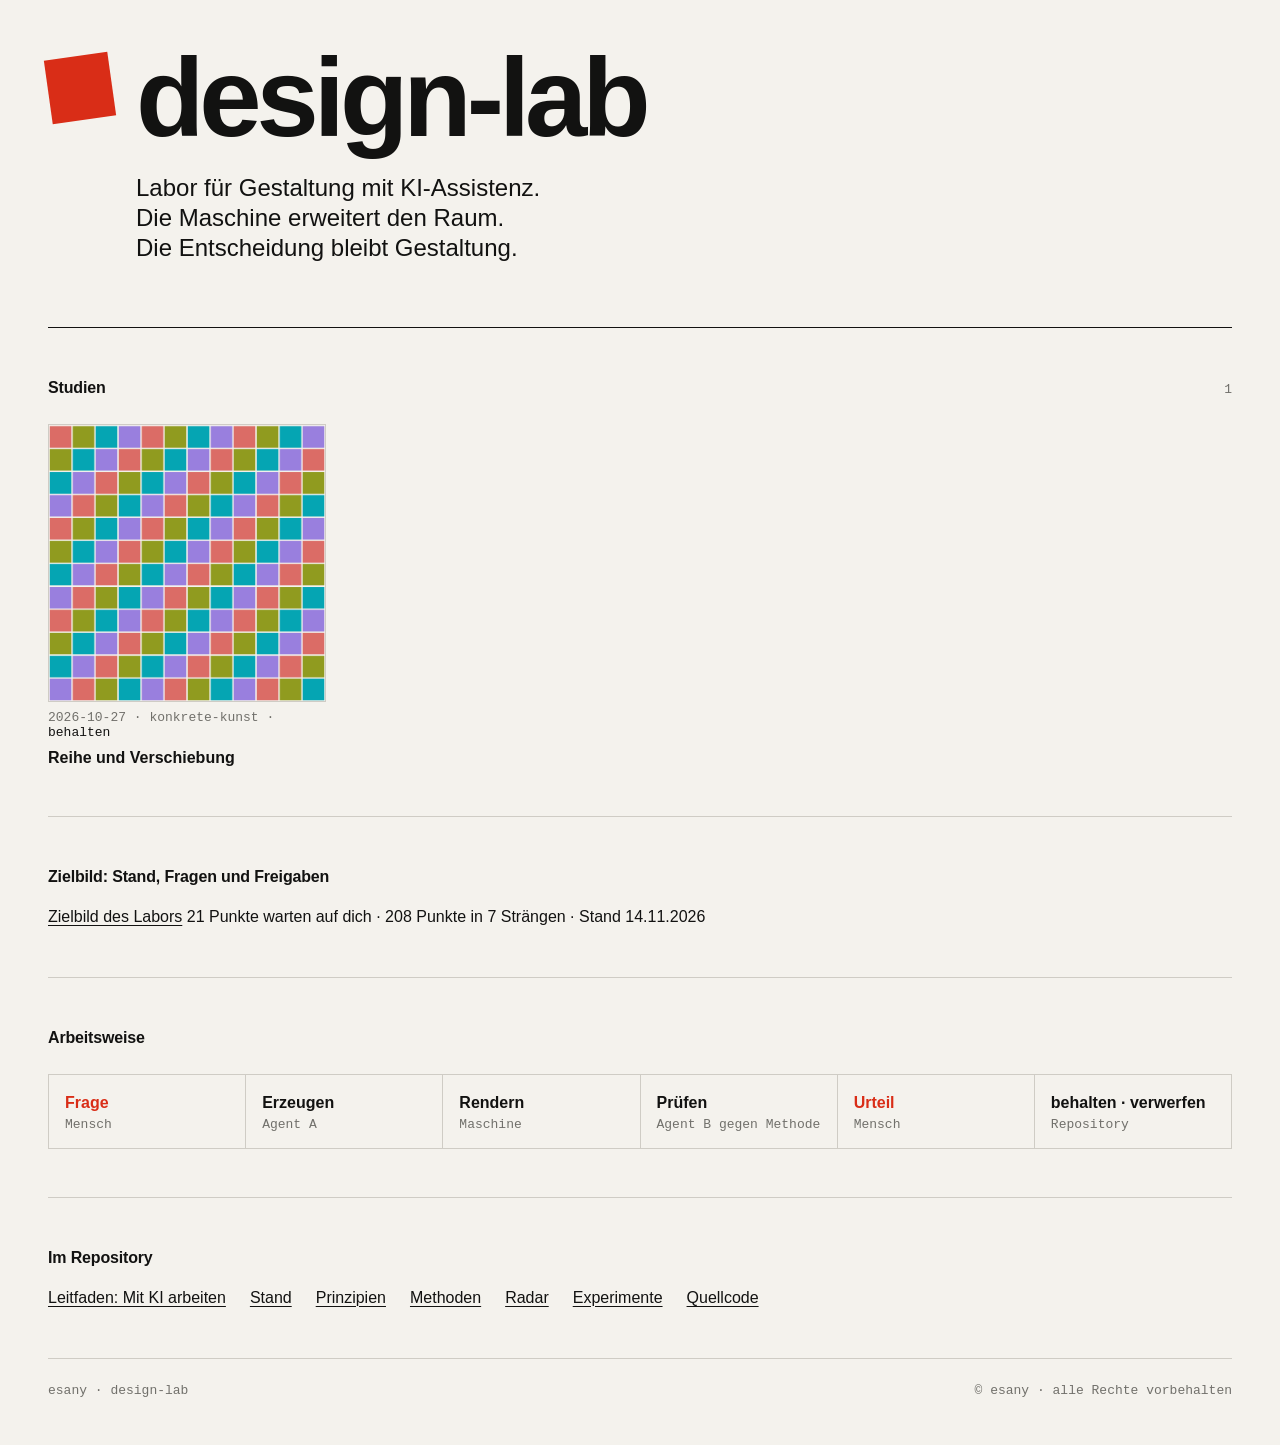
==== index.html @ 0839101f "Hauptzweig geschützt: 0027 gültig, st-main bestätigt Co-Authored-By: Claude Opus 5.5 <noreply@anthro" ====
<!doctype html>
<html lang="de">
<head>
  <meta charset="utf-8">
  <meta name="viewport" content="width=device-width, initial-scale=1">
  <title>design-lab</title>
  <meta name="description" content="Persönliches Labor für Gestaltung mit KI-Assistenz — Methoden, Studien, Werkzeuge.">
  <!-- Erzeugt aus tools/index.template.html durch tools/build.mjs — Vorlage bearbeiten, nicht diese Datei. -->
  <link rel="stylesheet" href="assets/tokens.css">
  <link rel="stylesheet" href="assets/lab.css">
</head>
<body>
  <header class="masthead">
    <div class="mark" aria-hidden="true"></div>
    <h1>design-lab</h1>
    <p class="lede">Labor für Gestaltung mit KI-Assistenz.<br>
      Die Maschine erweitert den Raum.<br>Die Entscheidung bleibt Gestaltung.</p>
  </header>

  <main>
    <section aria-labelledby="h-studien">
      <div class="section-head">
        <h2 id="h-studien">Studien</h2>
        <span class="count">1</span>
      </div>
      <ul class="studies">
      <li class="study">
        <a href="studies/2026-10-reihe-und-verschiebung/">
          <img src="studies/2026-10-reihe-und-verschiebung/preview.png" alt="" loading="lazy">
          <span class="meta">2026-10-27 · konkrete-kunst · <span class="status status-behalten">behalten</span></span>
          <span class="title">Reihe und Verschiebung</span>
        </a>
      </li>
      </ul>
    </section>

    <section aria-labelledby="h-zielbild" class="links">
      <h2 id="h-zielbild">Zielbild: Stand, Fragen und Freigaben</h2>
      <ul>
        <li><a href="zielbild/">Zielbild des Labors</a> <span class="meta">21 Punkte warten auf dich · 208 Punkte in 7 Strängen · Stand 14.11.2026</span></li>
      </ul>
    </section>

    <section aria-labelledby="h-weise" class="flow">
      <h2 id="h-weise">Arbeitsweise</h2>
      <ol class="pipeline">
        <li class="dran"><b>Frage</b><span>Mensch</span></li>
        <li><b>Erzeugen</b><span>Agent A</span></li>
        <li><b>Rendern</b><span>Maschine</span></li>
        <li><b>Prüfen</b><span>Agent B gegen Methode</span></li>
        <li class="dran"><b>Urteil</b><span>Mensch</span></li>
        <li><b>behalten · verwerfen</b><span>Repository</span></li>
      </ol>
    </section>

    <section aria-labelledby="h-mehr" class="links">
      <h2 id="h-mehr">Im Repository</h2>
      <ul>
        <li><a href="leitfaden/">Leitfaden: Mit KI arbeiten</a></li>
        <li><a href="https://github.com/esany/design-lab/blob/main/stand.md">Stand</a></li>
        <li><a href="https://github.com/esany/design-lab/blob/main/principles.md">Prinzipien</a></li>
        <li><a href="https://github.com/esany/design-lab/tree/main/.agents/skills">Methoden</a></li>
        <li><a href="https://github.com/esany/design-lab/blob/main/radar.md">Radar</a></li>
        <li><a href="https://github.com/esany/design-lab/tree/main/experiments">Experimente</a></li>
        <li><a href="https://github.com/esany/design-lab">Quellcode</a></li>
      </ul>
    </section>
  </main>

  <footer>
    <span>esany · design-lab</span>
    <span>© esany · alle Rechte vorbehalten</span>
  </footer>
</body>
</html>
---- assets/tokens.css ----
/* Erzeugt aus system/tokens/*.tokens.json — nicht von Hand bearbeiten. */
:root {
  --lab-color-paper: #f4f2ed;
  --lab-color-ink: #121211;
  --lab-color-grey: #71706b;
  --lab-color-rule: #cfccc5;
  --lab-color-signal: #d92d17;
  --lab-color-night: #151514;
  --lab-color-chalk: #e8e6e0;
  --lab-color-ash: #a09e99;
  --lab-color-slate: #363533;
  --lab-color-green: #2f6b3a;
  --lab-color-moss: #7fbf8a;
  --lab-color-ochre: #8a5a00;
  --lab-color-straw: #e0b060;
  --lab-font-sans: "Helvetica Neue", Helvetica, Arial, system-ui, sans-serif;
  --lab-font-mono: ui-monospace, SFMono-Regular, Menlo, Consolas, monospace;
  --lab-space-1: 8px;
  --lab-space-2: 16px;
  --lab-space-3: 24px;
  --lab-space-4: 32px;
  --lab-space-6: 48px;
  --lab-space-8: 64px;
  --lab-space-12: 96px;
  --lab-space-unit: 8px;
  --lab-size-text-s: 0.8125rem;
  --lab-size-text-m: 1rem;
  --lab-size-text-l: 1.5rem;
  --lab-size-text-xl: 3rem;
  --lab-size-measure: 38rem;
  --lab-bg: #f4f2ed;
  --lab-fg: #121211;
  --lab-muted: #71706b;
  --lab-line: #cfccc5;
  --lab-accent: #d92d17;
  --lab-signal: #d92d17;
  --lab-marke: #d92d17;
  --lab-bestaetigt: #2f6b3a;
  --lab-offen: #8a5a00;
  color-scheme: light dark;
}
@media (prefers-color-scheme: dark) {
  :root:not([data-theme="light"]) {
    --lab-bg: #151514;
    --lab-fg: #e8e6e0;
    --lab-muted: #a09e99;
    --lab-line: #363533;
    --lab-accent: #d92d17;
    --lab-signal: #d92d17;
    --lab-marke: #d92d17;
    --lab-bestaetigt: #7fbf8a;
    --lab-offen: #e0b060;
  }
}
:root[data-theme="dark"] {
  --lab-bg: #151514;
  --lab-fg: #e8e6e0;
  --lab-muted: #a09e99;
  --lab-line: #363533;
  --lab-accent: #d92d17;
  --lab-signal: #d92d17;
  --lab-marke: #d92d17;
  --lab-bestaetigt: #7fbf8a;
  --lab-offen: #e0b060;
}
---- assets/lab.css ----
/* design-lab — Grundgestaltung. Werte ausschließlich aus assets/tokens.css.
   Farbe trägt Bedeutung im Kontext (Eigentümer, 14.11.2026): An Einträgen heißt --lab-signal „du bist
   dran“, --lab-bestaetigt „von dir bestätigt“, --lab-offen „Vorschlag oder Hypothese“. Die Marke im
   Kopf (--lab-marke) ist Erkennungszeichen: gleicher Ton wie das Signal, andere Funktion, getrennt durch
   Form, Ort und Menge. Die Prüfung im Build (tools/farbrollen.mjs) meldet Rollen am falschen Ort. */

*, *::before, *::after { box-sizing: border-box; }
html { -webkit-text-size-adjust: 100%; }
body {
  margin: 0;
  background: var(--lab-bg);
  color: var(--lab-fg);
  font: 400 var(--lab-size-text-m)/1.5 var(--lab-font-sans);
  padding: var(--lab-space-6) var(--lab-space-2) var(--lab-space-4);
  max-width: 80rem;
  margin-inline: auto;
}
@media (min-width: 48rem) { body { padding-inline: var(--lab-space-6); } }

a { color: inherit; text-decoration-thickness: 1px; text-underline-offset: 0.2em; }
a:hover { text-decoration-thickness: 2px; }
:focus-visible { outline: 2px solid var(--lab-fg); outline-offset: 3px; }

h1, h2 { margin: 0; font-weight: 700; letter-spacing: -0.01em; }
h2 { font-size: var(--lab-size-text-m); }
figure { margin: 0; }

/* Kopf ------------------------------------------------------------------ */
.masthead {
  display: grid;
  grid-template-columns: var(--lab-space-8) 1fr;
  column-gap: var(--lab-space-3);
  align-items: start;
  padding-bottom: var(--lab-space-8);
  border-bottom: 1px solid var(--lab-fg);
}
.mark {
  width: var(--lab-space-8); aspect-ratio: 1;
  background: var(--lab-marke);
  transform: rotate(-8deg);
  margin-top: var(--lab-space-1);
}
.masthead h1 {
  font-size: clamp(2.5rem, 9vw, 7rem);
  line-height: 0.9;
  letter-spacing: -0.045em;
}
.lede {
  grid-column: 2;
  margin: var(--lab-space-3) 0 0;
  max-width: var(--lab-size-measure);
  font-size: var(--lab-size-text-l);
  line-height: 1.25;
}
.lede br { display: none; }
@media (min-width: 48rem) { .lede br { display: inline; } }

/* Abschnitte ------------------------------------------------------------ */
main section { padding-block: var(--lab-space-6); border-bottom: 1px solid var(--lab-line); }
.section-head { display: flex; justify-content: space-between; align-items: baseline; margin-bottom: var(--lab-space-3); }
.count { font: var(--lab-size-text-s) var(--lab-font-mono); color: var(--lab-muted); }

/* Studien --------------------------------------------------------------- */
.studies {
  list-style: none; margin: 0; padding: 0;
  display: grid; gap: var(--lab-space-3);
  grid-template-columns: repeat(auto-fill, minmax(15rem, 1fr));
}
.study a { display: grid; gap: var(--lab-space-1); text-decoration: none; }
.study img, .study .placeholder {
  display: block; width: 100%; aspect-ratio: 1; object-fit: cover;
  background: var(--lab-line);
  border: 1px solid var(--lab-line);
}
.study a:hover img { outline: 2px solid var(--lab-fg); outline-offset: -2px; }
.study .meta { font: var(--lab-size-text-s) var(--lab-font-mono); color: var(--lab-muted); }
.study .title { font-weight: 700; line-height: 1.25; }
.status-behalten { color: var(--lab-fg); }
.status-verworfen { text-decoration: line-through; }

/* Arbeitsweise ---------------------------------------------------------- */
.flow h2 { margin-bottom: var(--lab-space-3); }
.pipeline {
  list-style: none; margin: 0; padding: 0;
  display: grid; gap: 1px;
  grid-template-columns: repeat(auto-fit, minmax(9rem, 1fr));
  background: var(--lab-line); border: 1px solid var(--lab-line);
}
.pipeline li { background: var(--lab-bg); padding: var(--lab-space-2); display: grid; gap: 2px; }
.pipeline li.dran b { color: var(--lab-signal); }
.pipeline span { font: var(--lab-size-text-s) var(--lab-font-mono); color: var(--lab-muted); }

/* Links & Fuß ----------------------------------------------------------- */
.links ul { list-style: none; margin: var(--lab-space-2) 0 0; padding: 0; display: flex; flex-wrap: wrap; gap: var(--lab-space-1) var(--lab-space-3); }
footer {
  display: flex; flex-wrap: wrap; justify-content: space-between; gap: var(--lab-space-1);
  padding-top: var(--lab-space-3);
  font: var(--lab-size-text-s) var(--lab-font-mono); color: var(--lab-muted);
}

/* Leitfaden ------------------------------------------------------------- */
.masthead-klein { grid-template-columns: var(--lab-space-4) 1fr; padding-bottom: var(--lab-space-6); }
.masthead-klein .mark { width: var(--lab-space-4); }
.masthead-klein h1 { font-size: clamp(2rem, 6vw, var(--lab-size-text-xl)); line-height: 1; }
.masthead-klein .lede { grid-column: auto; }
.zurueck { margin: 0 0 var(--lab-space-1); font: var(--lab-size-text-s) var(--lab-font-mono); }
.leitfaden .meta { font: var(--lab-size-text-s)/1.4 var(--lab-font-mono); color: var(--lab-muted); margin: var(--lab-space-1) 0 0; }
.bereich-text { max-width: var(--lab-size-measure); margin: 0 0 var(--lab-space-3); color: var(--lab-muted); }
.tipp { max-width: var(--lab-size-measure); padding-block: var(--lab-space-3); border-top: 1px solid var(--lab-line); scroll-margin-top: var(--lab-space-2); }
.tipp h3 { margin: 0; font-size: var(--lab-size-text-l); line-height: 1.2; letter-spacing: -0.01em; }
.tipp .kurz { margin: var(--lab-space-1) 0 0; }
.tipp details { margin-top: var(--lab-space-2); }
.tipp details details { margin-top: var(--lab-space-2); padding-left: var(--lab-space-2); border-left: 1px solid var(--lab-line); }
.tipp summary { cursor: pointer; font-weight: 700; width: fit-content; }
.tipp summary:hover { text-decoration: underline; text-underline-offset: 0.2em; }
.tipp details p { margin: var(--lab-space-1) 0 0; }
.tipp:target h3 { text-decoration: underline; text-decoration-thickness: 2px; text-underline-offset: 0.15em; }
.tipp-veraltet h3 { text-decoration: line-through; text-decoration-thickness: 2px; text-decoration-color: var(--lab-muted); }
.statt { margin: var(--lab-space-1) 0 0; }
.statt a { font-weight: 700; }
.beispiel { display: grid; grid-template-columns: auto 1fr; gap: var(--lab-space-1) var(--lab-space-2); margin: var(--lab-space-2) 0 0; }
.beispiel dt { font: var(--lab-size-text-s)/1.5 var(--lab-font-mono); color: var(--lab-muted); }
.beispiel dd { margin: 0; }
.beispiel dd:last-of-type { font-weight: 700; }
.quellen, .aenderungen { list-style: none; margin: var(--lab-space-2) 0 0; padding: 0; display: grid; gap: var(--lab-space-1); }
.quellen li, .aenderungen li { line-height: 1.35; }
.beleg { font: var(--lab-size-text-s) var(--lab-font-mono); color: var(--lab-muted); white-space: nowrap; }
.masthead-klein .lede { font-size: var(--lab-size-text-m); line-height: 1.45; }
@media (min-width: 48rem) { .masthead-klein .lede { font-size: var(--lab-size-text-l); line-height: 1.25; } }
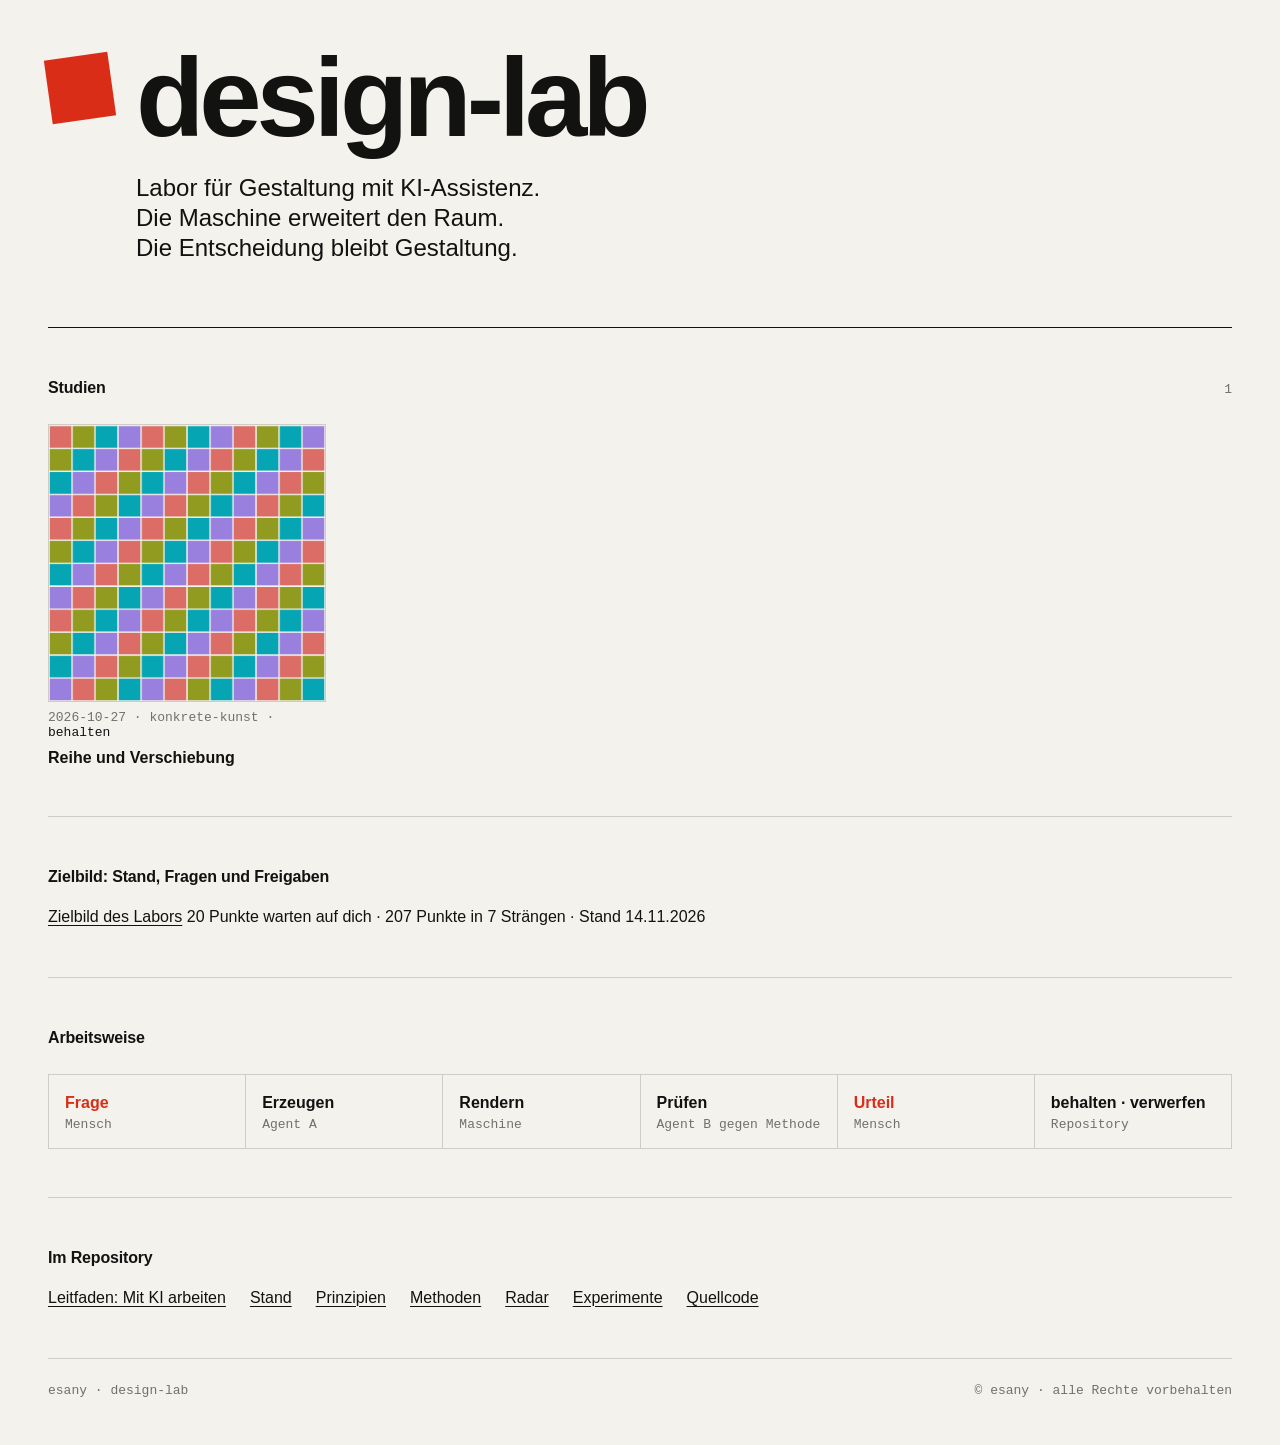
==== commit b028448c: "Eingänge vom 14.11. in die Einordnung einsortiert Co-Authored-By: Claude Opus 5.5 <noreply@anthropic" ====
--- a/index.html
+++ b/index.html
@@ -37,7 +37,7 @@
     <section aria-labelledby="h-zielbild" class="links">
       <h2 id="h-zielbild">Zielbild: Stand, Fragen und Freigaben</h2>
       <ul>
-        <li><a href="zielbild/">Zielbild des Labors</a> <span class="meta">21 Punkte warten auf dich · 208 Punkte in 7 Strängen · Stand 14.11.2026</span></li>
+        <li><a href="zielbild/">Zielbild des Labors</a> <span class="meta">20 Punkte warten auf dich · 207 Punkte in 7 Strängen · Stand 14.11.2026</span></li>
       </ul>
     </section>
 
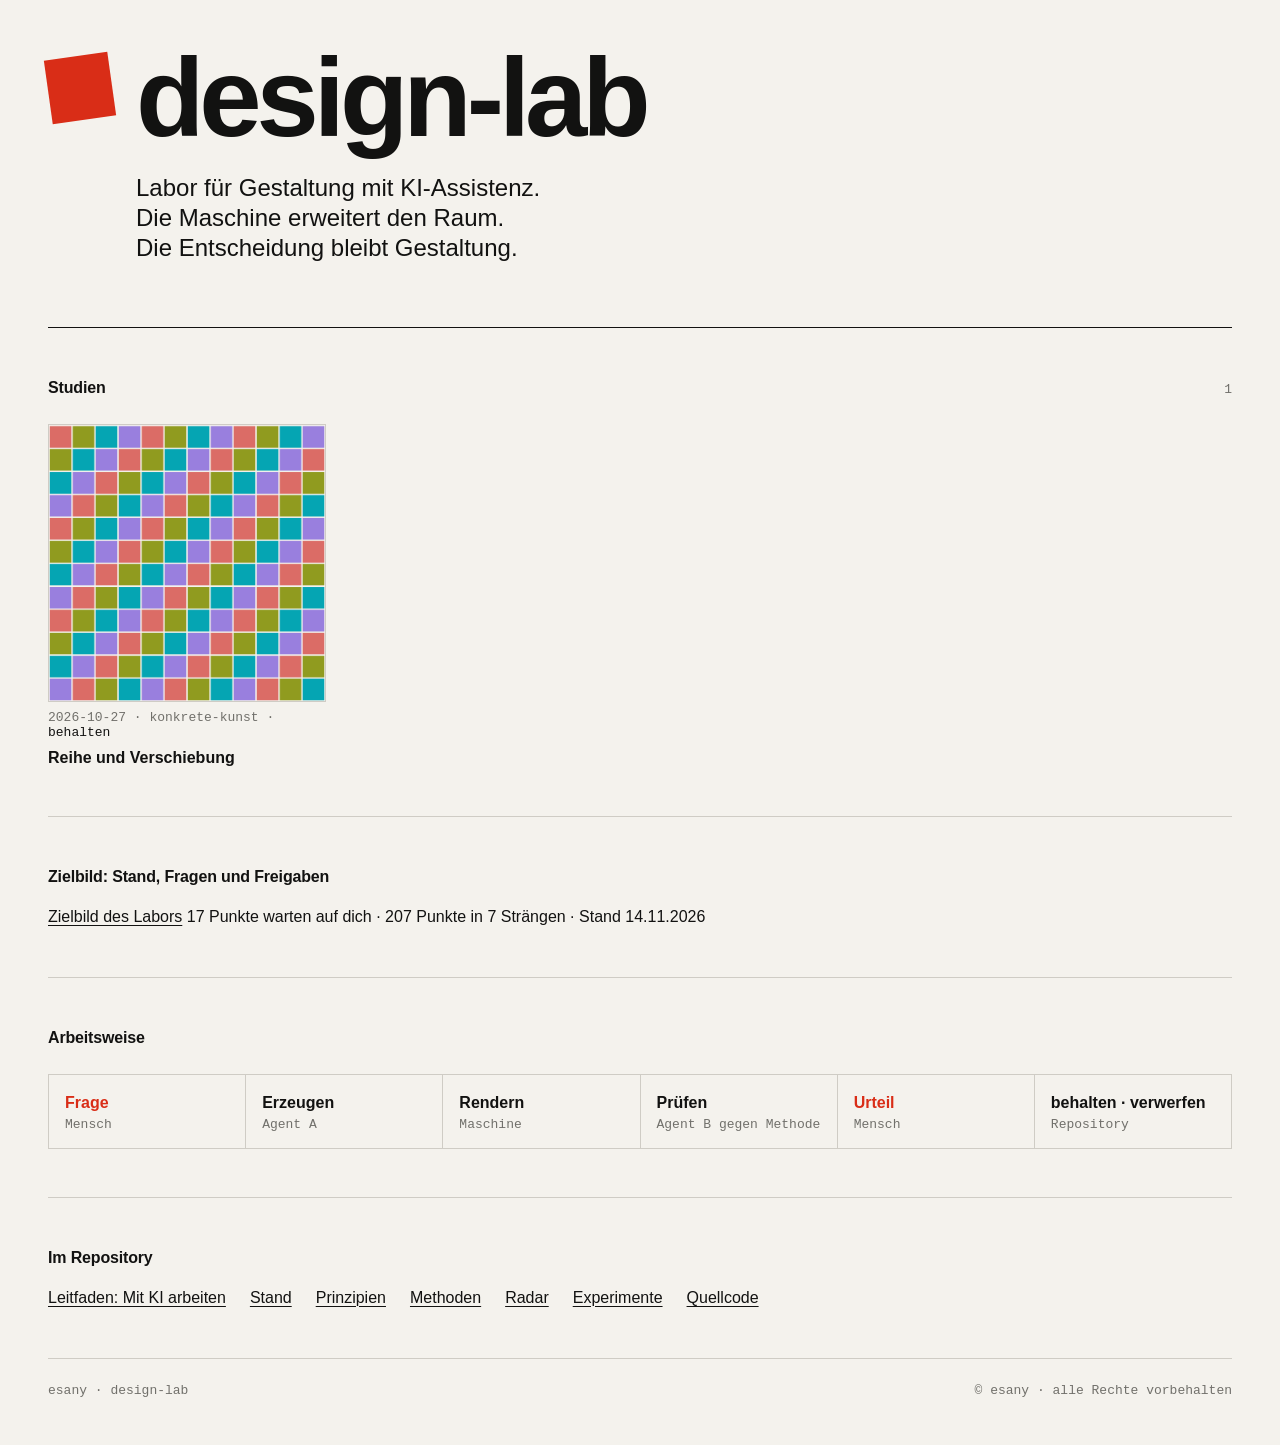
==== commit b2c71d8c: "Arbeitsoberfläche: Iteration 1 abgeschlossen, geräteunabhängig Co-Authored-By: Claude Opus 5.5 <nore" ====
--- a/index.html
+++ b/index.html
@@ -37,7 +37,7 @@
     <section aria-labelledby="h-zielbild" class="links">
       <h2 id="h-zielbild">Zielbild: Stand, Fragen und Freigaben</h2>
       <ul>
-        <li><a href="zielbild/">Zielbild des Labors</a> <span class="meta">20 Punkte warten auf dich · 207 Punkte in 7 Strängen · Stand 14.11.2026</span></li>
+        <li><a href="zielbild/">Zielbild des Labors</a> <span class="meta">17 Punkte warten auf dich · 207 Punkte in 7 Strängen · Stand 14.11.2026</span></li>
       </ul>
     </section>
 
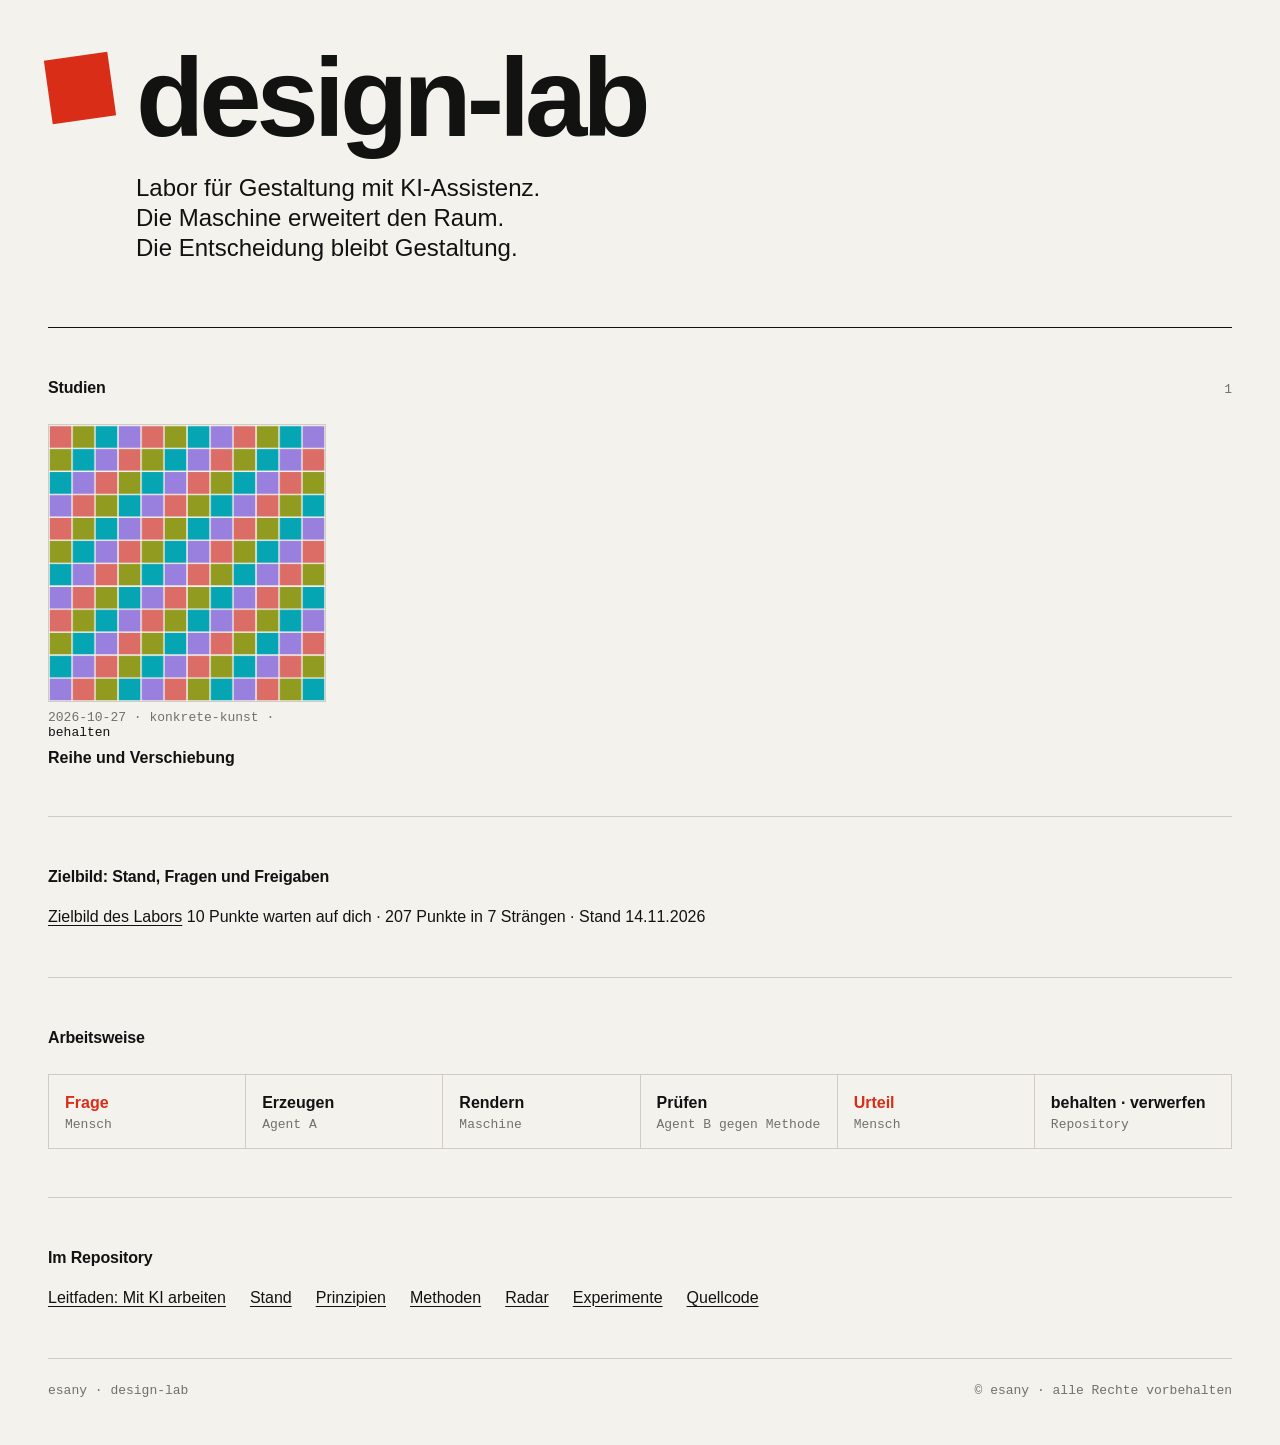
==== commit fed9a3ff: "Zielbild: Rückmeldung zu Iteration 1 eingearbeitet, Aktualität und Kontext geprüft Neun Punkte beric" ====
--- a/index.html
+++ b/index.html
@@ -37,7 +37,7 @@
     <section aria-labelledby="h-zielbild" class="links">
       <h2 id="h-zielbild">Zielbild: Stand, Fragen und Freigaben</h2>
       <ul>
-        <li><a href="zielbild/">Zielbild des Labors</a> <span class="meta">17 Punkte warten auf dich · 207 Punkte in 7 Strängen · Stand 14.11.2026</span></li>
+        <li><a href="zielbild/">Zielbild des Labors</a> <span class="meta">10 Punkte warten auf dich · 207 Punkte in 7 Strängen · Stand 14.11.2026</span></li>
       </ul>
     </section>
 
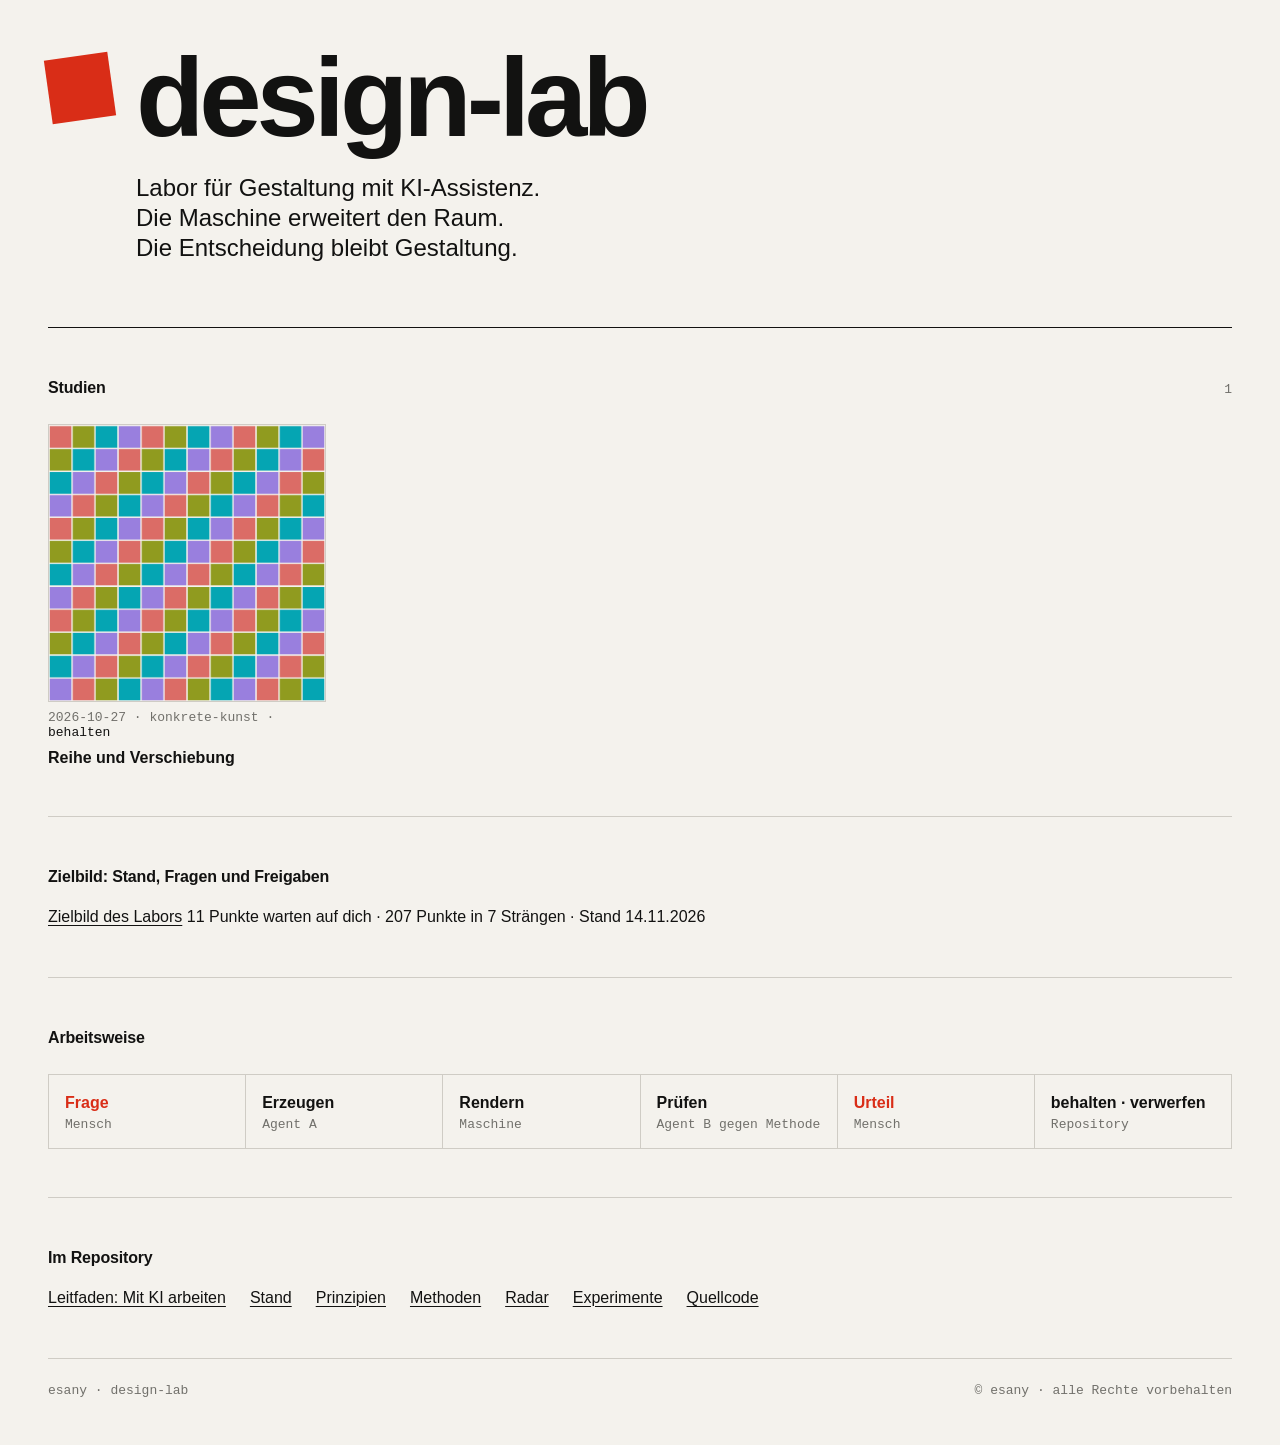
==== commit 23e01400: "Zielbild: Abgleich Prinzipien, Grundmodell und Mechanismen als Antwort vorgelegt Punkt sy-probe bean" ====
--- a/index.html
+++ b/index.html
@@ -37,7 +37,7 @@
     <section aria-labelledby="h-zielbild" class="links">
       <h2 id="h-zielbild">Zielbild: Stand, Fragen und Freigaben</h2>
       <ul>
-        <li><a href="zielbild/">Zielbild des Labors</a> <span class="meta">10 Punkte warten auf dich · 207 Punkte in 7 Strängen · Stand 14.11.2026</span></li>
+        <li><a href="zielbild/">Zielbild des Labors</a> <span class="meta">11 Punkte warten auf dich · 207 Punkte in 7 Strängen · Stand 14.11.2026</span></li>
       </ul>
     </section>
 
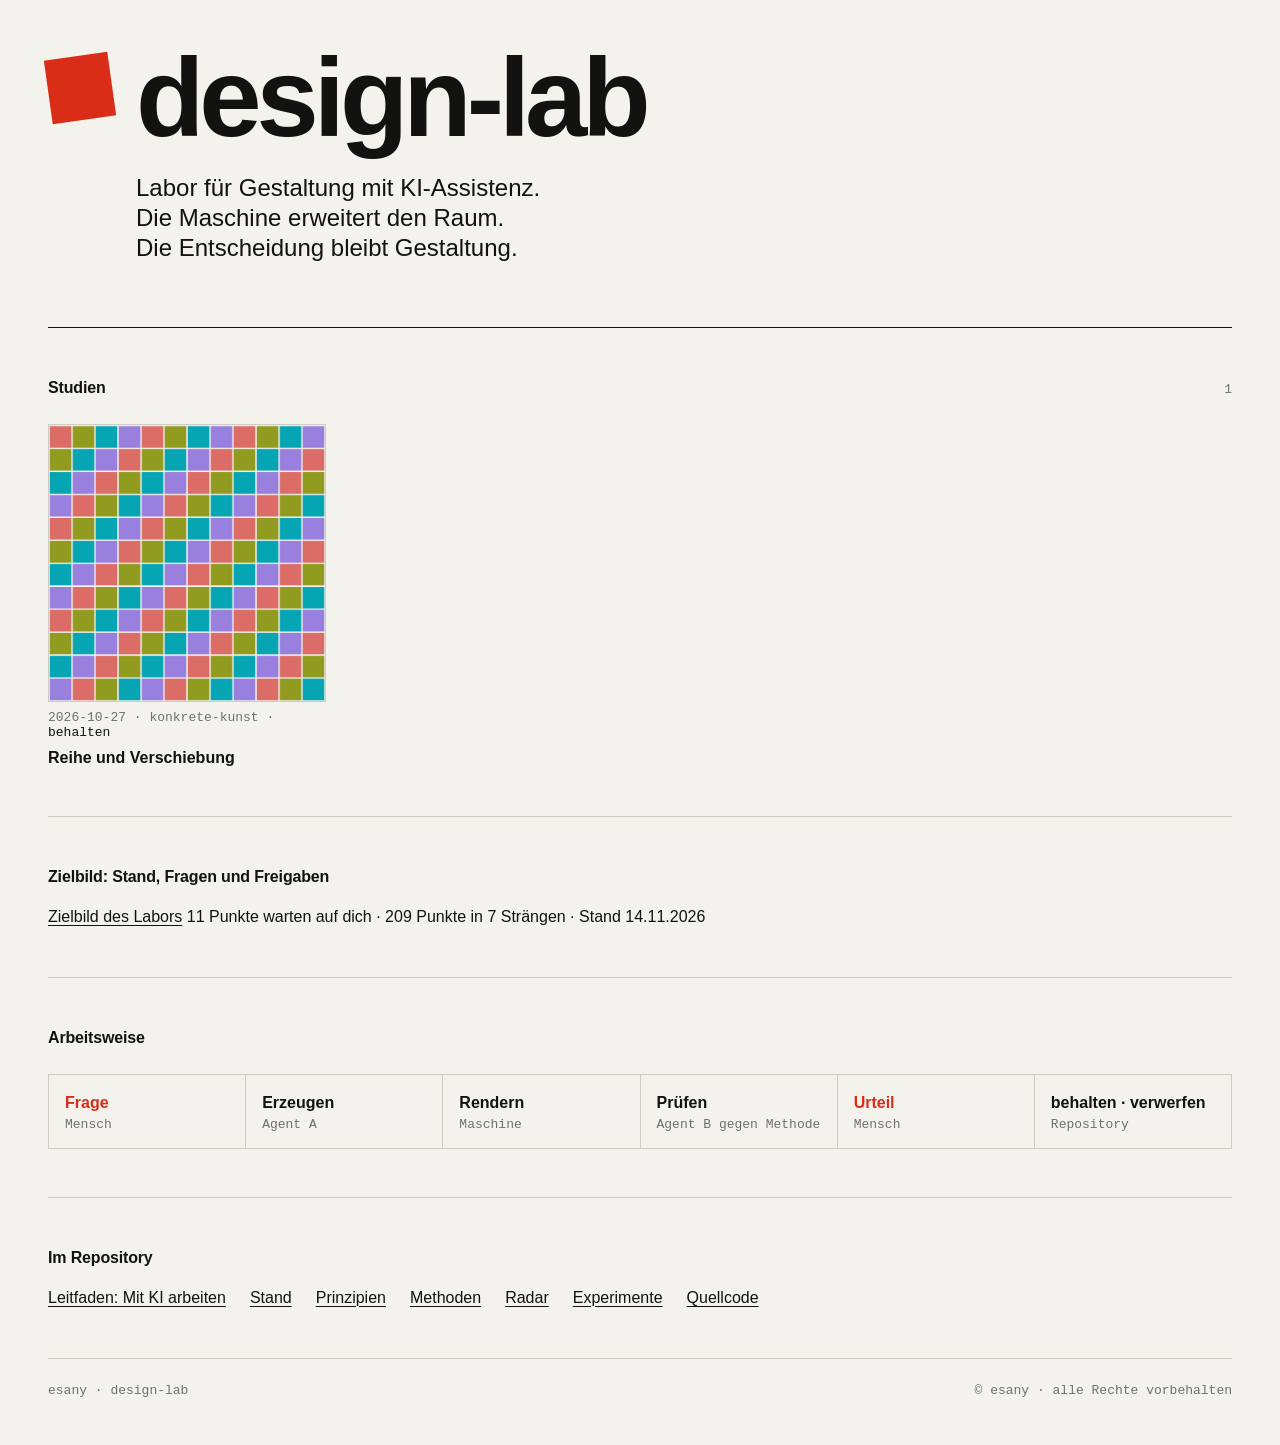
==== commit e7be2f88: "Zielbild und Merkzettel folgen den Entscheidungen vom 14.11. Co-Authored-By: Claude Opus 5.5 <norepl" ====
--- a/index.html
+++ b/index.html
@@ -37,7 +37,7 @@
     <section aria-labelledby="h-zielbild" class="links">
       <h2 id="h-zielbild">Zielbild: Stand, Fragen und Freigaben</h2>
       <ul>
-        <li><a href="zielbild/">Zielbild des Labors</a> <span class="meta">11 Punkte warten auf dich · 207 Punkte in 7 Strängen · Stand 14.11.2026</span></li>
+        <li><a href="zielbild/">Zielbild des Labors</a> <span class="meta">11 Punkte warten auf dich · 209 Punkte in 7 Strängen · Stand 14.11.2026</span></li>
       </ul>
     </section>
 
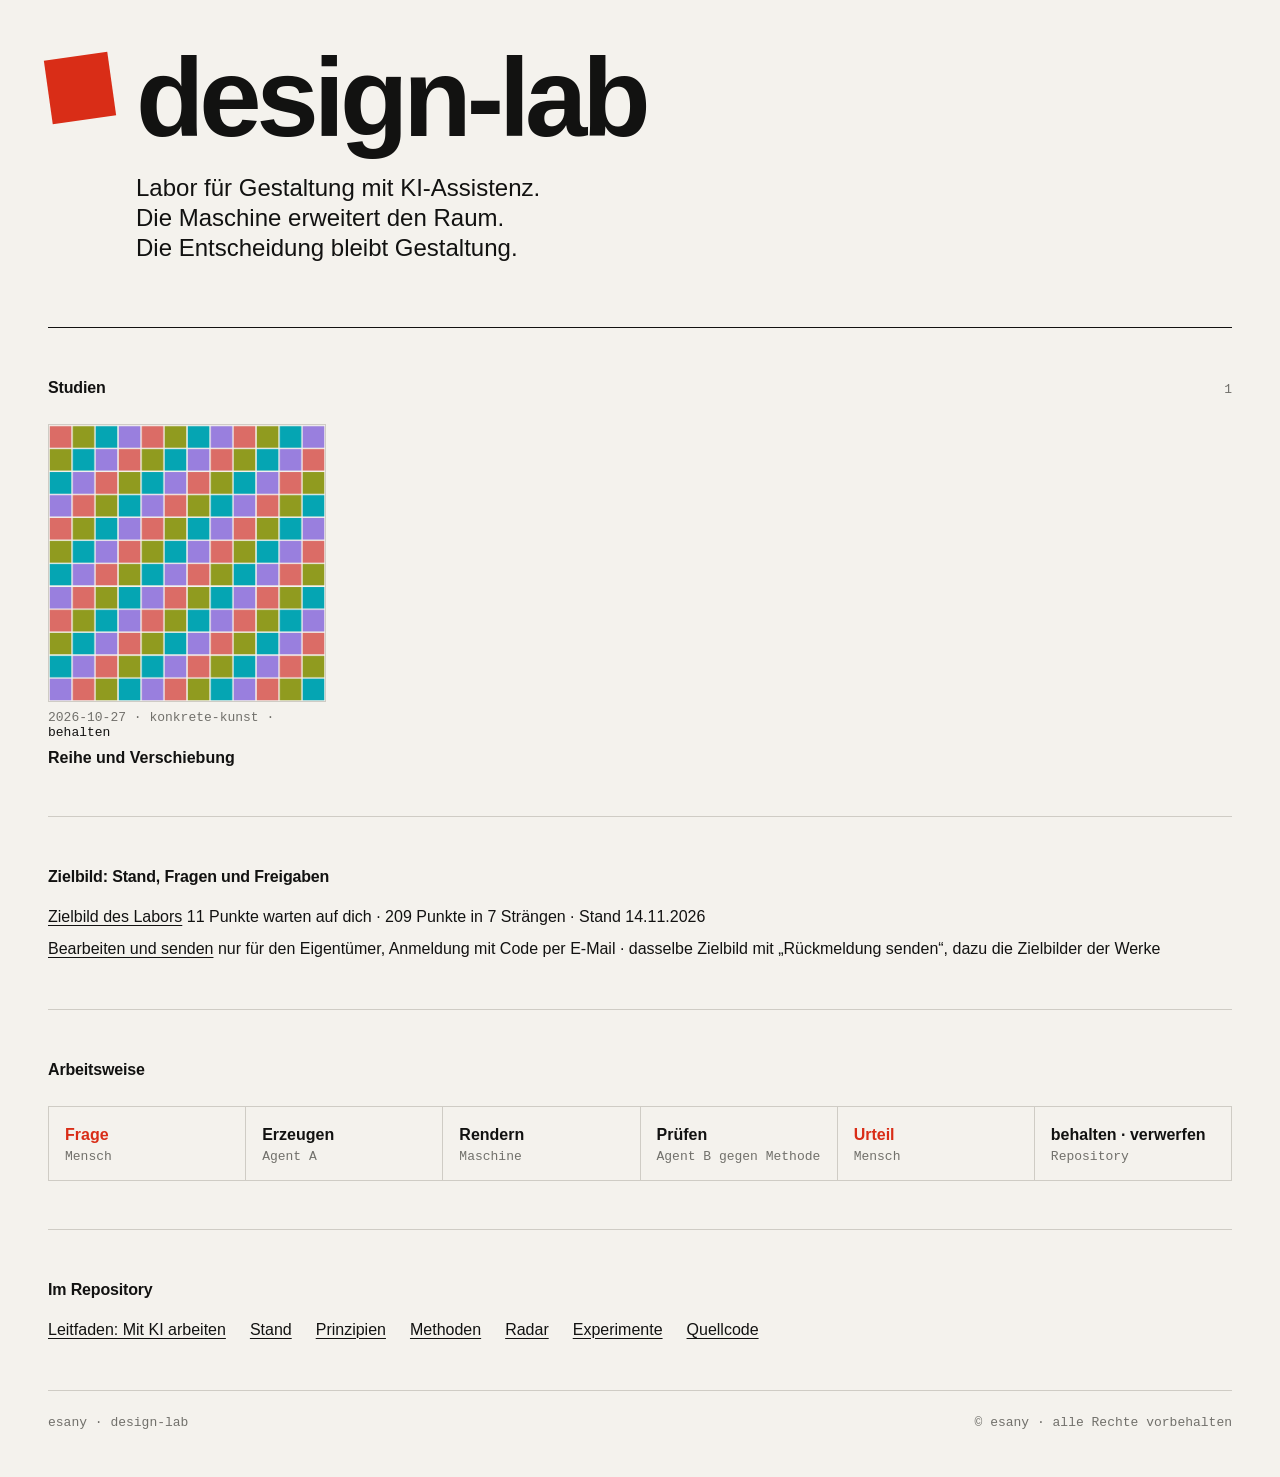
==== commit 29646722: "Startseite: Link zum Arbeitsplatz des Eigentümers (Bearbeiten und senden) Co-Authored-By: Claude Opu" ====
--- a/index.html
+++ b/index.html
@@ -38,6 +38,7 @@
       <h2 id="h-zielbild">Zielbild: Stand, Fragen und Freigaben</h2>
       <ul>
         <li><a href="zielbild/">Zielbild des Labors</a> <span class="meta">11 Punkte warten auf dich · 209 Punkte in 7 Strängen · Stand 14.11.2026</span></li>
+        <li><a href="https://werke-zielbilder-e7q.pages.dev/">Bearbeiten und senden</a> <span class="meta">nur für den Eigentümer, Anmeldung mit Code per E-Mail · dasselbe Zielbild mit „Rückmeldung senden“, dazu die Zielbilder der Werke</span></li>
       </ul>
     </section>
 
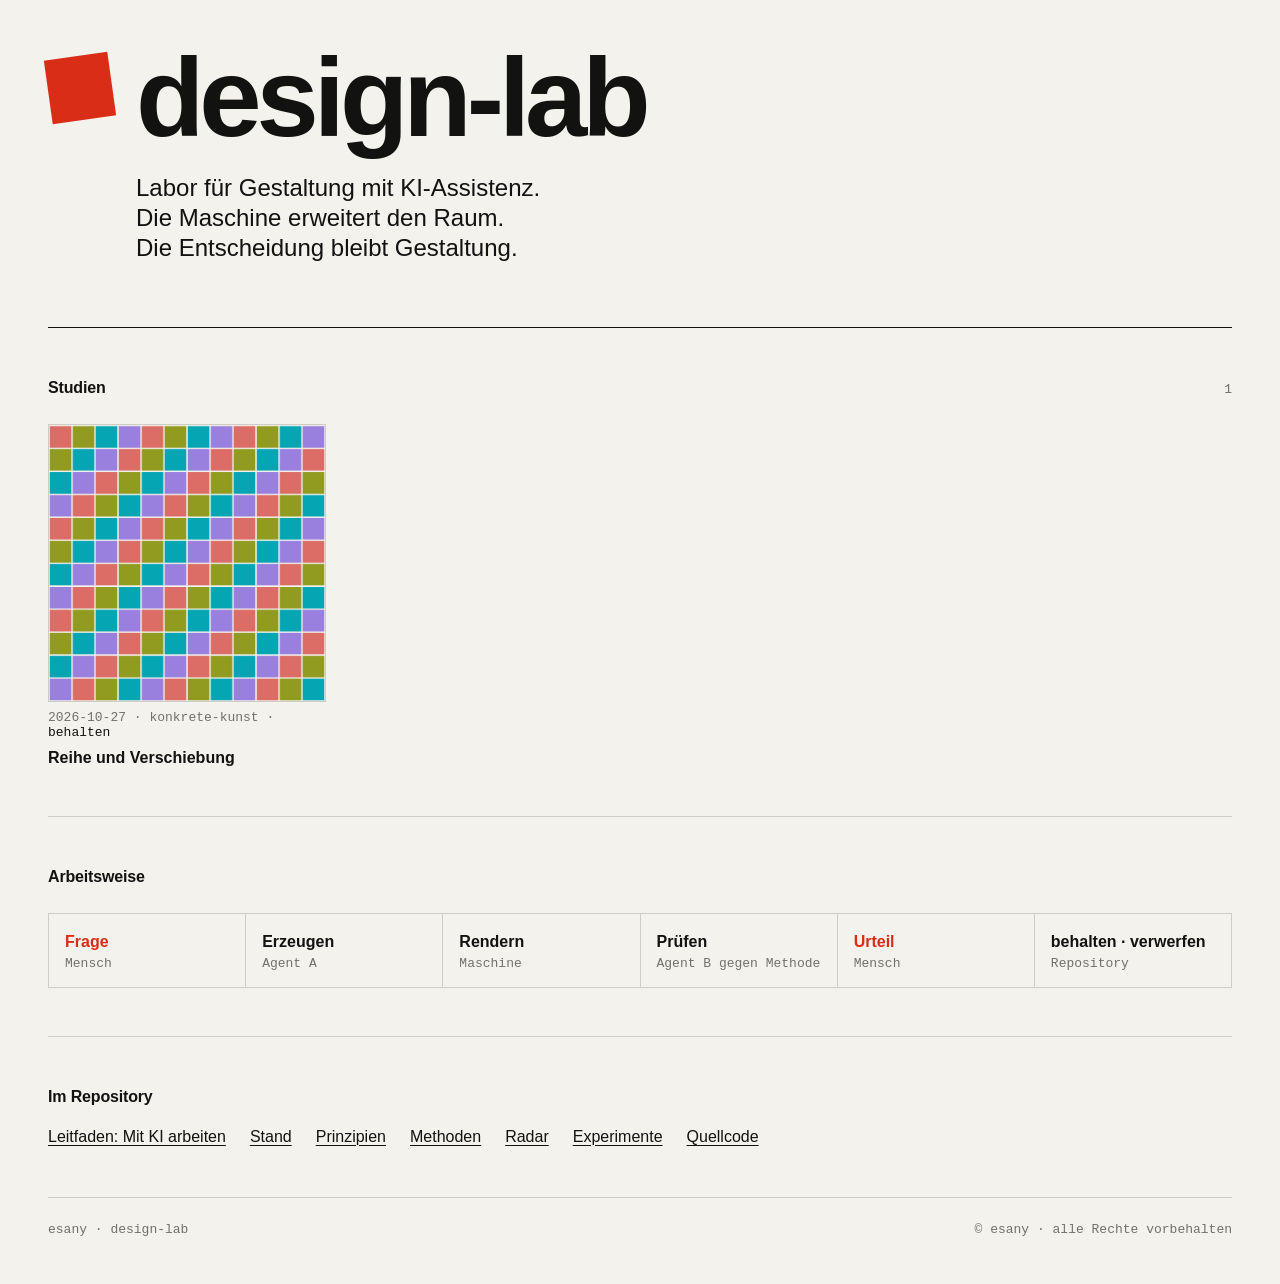
==== commit 2f98c9f6: "Zielbild nicht mehr öffentlich ausgeliefert, Startseite ohne Zielbild Co-Authored-By: Claude Opus 5." ====
--- a/index.html
+++ b/index.html
@@ -34,14 +34,6 @@
       </ul>
     </section>
 
-    <section aria-labelledby="h-zielbild" class="links">
-      <h2 id="h-zielbild">Zielbild: Stand, Fragen und Freigaben</h2>
-      <ul>
-        <li><a href="zielbild/">Zielbild des Labors</a> <span class="meta">11 Punkte warten auf dich · 209 Punkte in 7 Strängen · Stand 14.11.2026</span></li>
-        <li><a href="https://werke-zielbilder-e7q.pages.dev/">Bearbeiten und senden</a> <span class="meta">nur für den Eigentümer, Anmeldung mit Code per E-Mail · dasselbe Zielbild mit „Rückmeldung senden“, dazu die Zielbilder der Werke</span></li>
-      </ul>
-    </section>
-
     <section aria-labelledby="h-weise" class="flow">
       <h2 id="h-weise">Arbeitsweise</h2>
       <ol class="pipeline">
